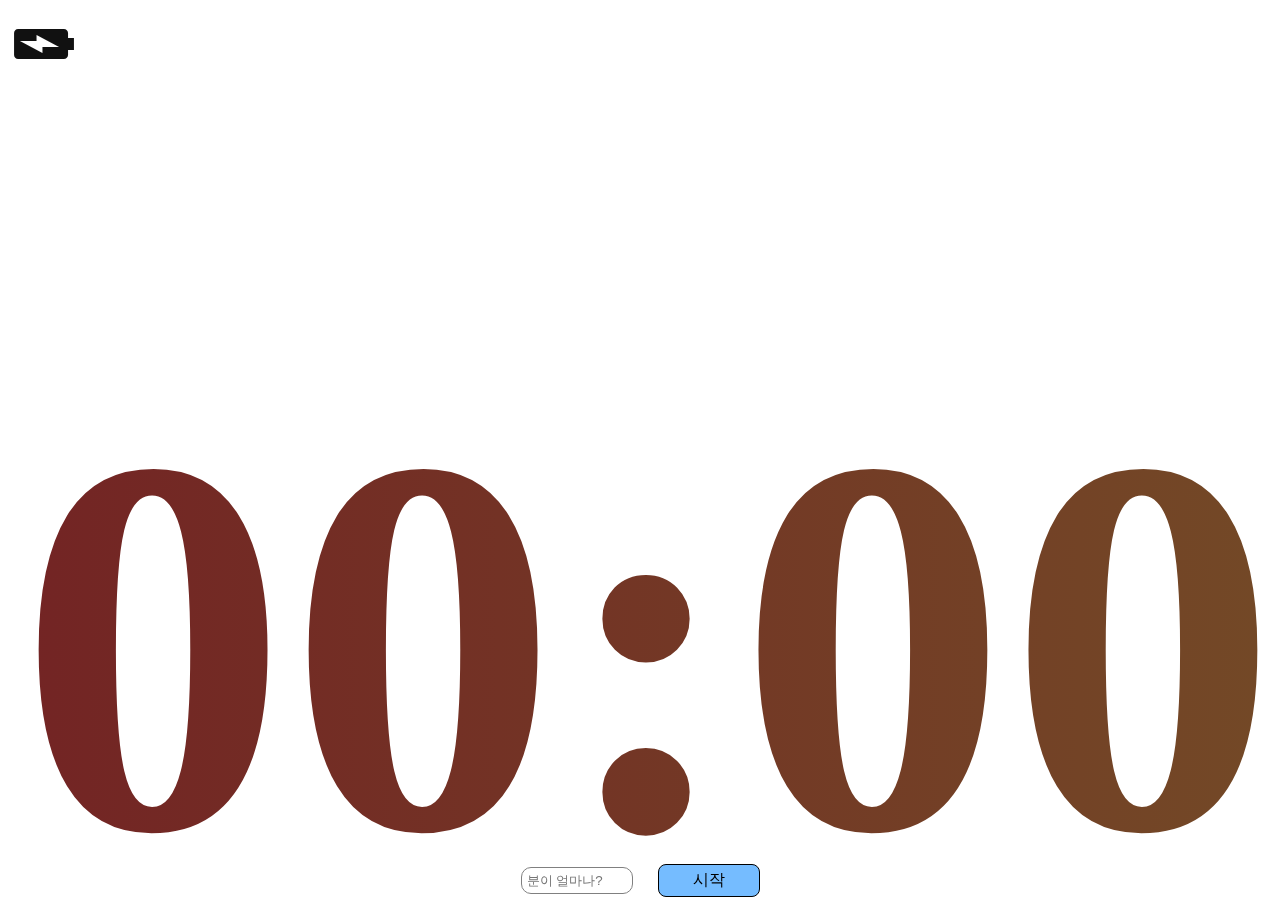
==== clock.html @ b45df533 "Create clock.html" ====
<!DOCTYPE html>
<html lang="en">
<head>
    <meta charset="UTF-8">
    <meta name="viewport" content="width=device-width, initial-scale=1.0">
    <link rel="stylesheet" href="https://fonts.googleapis.com/icon?family=Material+Icons">
    <style>
        @font-face {
    font-family: apple;
    src: url(Borel-Regular.ttf);
  }
#vidback{
    position: fixed;
    z-index: -1;
    top:0;
    left:0;
    width: 200vw;
    height: 150vh;
    margin-left:-50vw;
}
.container{
    position: fixed;
    width: 100vw;
    height: 100vh;
    display: flex;
    align-items: center;
    justify-content: center;
}
#timerDisplay{
    font-family: apple;
    font-size: 60vh;
    margin-top: 25vh;
    font-weight: bold;
    background: linear-gradient(90deg, rgb(115, 36, 36), rgb(115, 82, 39), rgb(143, 132, 49), rgb(44, 133, 44), rgb(37, 43, 118));
    -webkit-background-clip: text;
    background-clip: text;
    -webkit-text-fill-color: transparent;
    text-fill-color: transparent;
    background-size: 500% auto;
    animation: textShine 7s ease-in-out infinite alternate;
}
@keyframes textShine {
    0% {
      background-position: 0% 50%;
    }
    100% {
      background-position: 100% 50%;
    }
  }
.topper{
    position: fixed;
    bottom: 0;
    left: 0;
    width: 100vw;
    height: 40px;
    backdrop-filter: blur(5px);
    display: flex;
    align-items: center;
    justify-content: center;
}
#minutes{
    padding: 5px;
    border-radius: 10px;
    border: 1px solid gray;
    background: rgba(255, 255, 255, 0.3);
    width: 100px;
    margin-right: 25px;
}
a{
    padding: 5px;
    border: 1px solid black;
    width: 90px;
    border-radius: 8px;
    background: rgba(59, 160, 255, 0.7);
    text-align: center;
}@font-face {
    font-family: apple;
    src: url(Borel-Regular.ttf);
  }
#vidback{
    position: fixed;
    z-index: -1;
    top:0;
    left:0;
    width: 200vw;
    height: 150vh;
    margin-left:-50vw;
}
.container{
    position: fixed;
    width: 100vw;
    height: 100vh;
    display: flex;
    align-items: center;
    justify-content: center;
}
#timerDisplay{
    font-family: apple;
    font-size: 60vh;
    margin-top: 25vh;
    font-weight: bold;
    background: linear-gradient(90deg, rgb(115, 36, 36), rgb(115, 82, 39), rgb(143, 132, 49), rgb(44, 133, 44), rgb(37, 43, 118));
    -webkit-background-clip: text;
    background-clip: text;
    -webkit-text-fill-color: transparent;
    text-fill-color: transparent;
    background-size: 500% auto;
    animation: textShine 7s ease-in-out infinite alternate;
}
@keyframes textShine {
    0% {
      background-position: 0% 50%;
    }
    100% {
      background-position: 100% 50%;
    }
  }
.topper{
    position: fixed;
    bottom: 0;
    left: 0;
    width: 100vw;
    height: 40px;
    backdrop-filter: blur(5px);
    display: flex;
    align-items: center;
    justify-content: center;
}
#minutes{
    padding: 5px;
    border-radius: 10px;
    border: 1px solid gray;
    background: rgba(255, 255, 255, 0.3);
    width: 100px;
    margin-right: 25px;
}
a{
    padding: 5px;
    border: 1px solid black;
    width: 90px;
    border-radius: 8px;
    background: rgba(59, 160, 255, 0.7);
    text-align: center;
}
    </style>
    <script>
        let timer;
let countdown;

function startTimer() {
    const minutesInput = document.getElementById('minutes').value;
    const timerDisplay = document.getElementById('timerDisplay');
    
    if (!minutesInput || minutesInput <= 0) {
        alert("Please enter a valid number of minutes.");
        return;
    }

    clearInterval(timer);

    let timeLeft = minutesInput * 60;

    timer = setInterval(() => {
        const minutes = Math.floor(timeLeft / 60);
        const seconds = timeLeft % 60;

        timerDisplay.textContent = ${minutes.toString().padStart(2, '0')}:${seconds.toString().padStart(2, '0')};

        if (timeLeft <= 0) {
            clearInterval(timer);
            alert("Time's up!");
        } else {
            timeLeft--;
        }
    }, 1000);
}
function Operation(){
    autostart();
    startTimer();
}
function autostart(){
    document.getElementById("vidback").load();
    document.getElementById("vidback").play();
}
    </script>
    <title>Coding Timer</title>
    <style>

    </style>
</head>
<body>
    <video src="BG.mp4" id="vidback"></video>
    <i class="material-icons" style="font-size:8vh;transform:rotate(90deg);color:#111;">battery_charging_full</i>
    <div class="container">
        <div class="clock">
            <div class="timer" id="timerDisplay">00:00</div>
        </div>

        <div class="topper">
        <input type="number" id="minutes" placeholder="분이 얼마나?" min="1">
        <a onclick="Operation()">시작</a>
    </div>
</div>
    
</body>
</html>
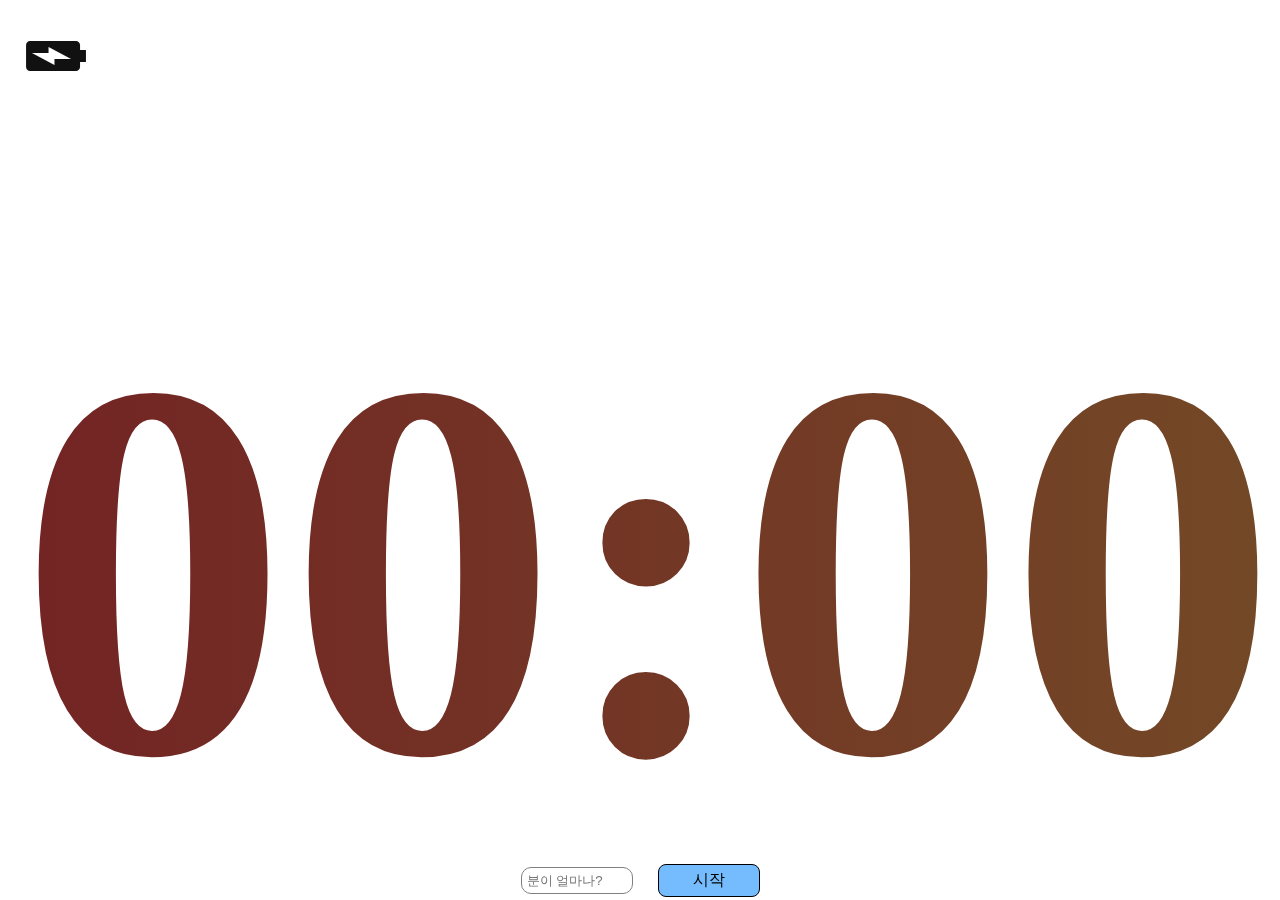
==== commit 814367de: "Update clock.html" ====
--- a/clock.html
+++ b/clock.html
@@ -6,6 +6,75 @@
     <link rel="stylesheet" href="https://fonts.googleapis.com/icon?family=Material+Icons">
     <style>
         @font-face {
+    font-family: apple;
+    src: url(Borel-Regular.ttf);
+  }
+#vidback{
+    position: fixed;
+    z-index: -1;
+    top:0;
+    left:0;
+    width: 200vw;
+    height: 150vh;
+    margin-left:-50vw;
+}
+.container{
+    position: fixed;
+    width: 100vw;
+    height: 100vh;
+    display: flex;
+    align-items: center;
+    justify-content: center;
+}
+#timerDisplay{
+    font-family: apple;
+    font-size: 60vh;
+    margin-top: 25vh;
+    position: relative;
+    font-weight: bold;
+    background: linear-gradient(90deg, rgb(115, 36, 36), rgb(115, 82, 39), rgb(143, 132, 49), rgb(44, 133, 44), rgb(37, 43, 118));
+    -webkit-background-clip: text;
+    background-clip: text;
+    -webkit-text-fill-color: transparent;
+    text-fill-color: transparent;
+    background-size: 500% auto;
+    animation: textShine 7s ease-in-out infinite alternate;
+}
+@keyframes textShine {
+    0% {
+      background-position: 0% 50%;
+    }
+    100% {
+      background-position: 100% 50%;
+    }
+  }
+.topper{
+    position: fixed;
+    bottom: 0;
+    left: 0;
+    width: 100vw;
+    height: 40px;
+    backdrop-filter: blur(5px);
+    display: flex;
+    align-items: center;
+    justify-content: center;
+}
+#minutes{
+    padding: 5px;
+    border-radius: 10px;
+    border: 1px solid gray;
+    background: rgba(255, 255, 255, 0.3);
+    width: 100px;
+    margin-right: 25px;
+}
+a{
+    padding: 5px;
+    border: 1px solid black;
+    width: 90px;
+    border-radius: 8px;
+    background: rgba(59, 160, 255, 0.7);
+    text-align: center;
+}@font-face {
     font-family: apple;
     src: url(Borel-Regular.ttf);
   }
@@ -73,74 +142,6 @@
     border-radius: 8px;
     background: rgba(59, 160, 255, 0.7);
     text-align: center;
-}@font-face {
-    font-family: apple;
-    src: url(Borel-Regular.ttf);
-  }
-#vidback{
-    position: fixed;
-    z-index: -1;
-    top:0;
-    left:0;
-    width: 200vw;
-    height: 150vh;
-    margin-left:-50vw;
-}
-.container{
-    position: fixed;
-    width: 100vw;
-    height: 100vh;
-    display: flex;
-    align-items: center;
-    justify-content: center;
-}
-#timerDisplay{
-    font-family: apple;
-    font-size: 60vh;
-    margin-top: 25vh;
-    font-weight: bold;
-    background: linear-gradient(90deg, rgb(115, 36, 36), rgb(115, 82, 39), rgb(143, 132, 49), rgb(44, 133, 44), rgb(37, 43, 118));
-    -webkit-background-clip: text;
-    background-clip: text;
-    -webkit-text-fill-color: transparent;
-    text-fill-color: transparent;
-    background-size: 500% auto;
-    animation: textShine 7s ease-in-out infinite alternate;
-}
-@keyframes textShine {
-    0% {
-      background-position: 0% 50%;
-    }
-    100% {
-      background-position: 100% 50%;
-    }
-  }
-.topper{
-    position: fixed;
-    bottom: 0;
-    left: 0;
-    width: 100vw;
-    height: 40px;
-    backdrop-filter: blur(5px);
-    display: flex;
-    align-items: center;
-    justify-content: center;
-}
-#minutes{
-    padding: 5px;
-    border-radius: 10px;
-    border: 1px solid gray;
-    background: rgba(255, 255, 255, 0.3);
-    width: 100px;
-    margin-right: 25px;
-}
-a{
-    padding: 5px;
-    border: 1px solid black;
-    width: 90px;
-    border-radius: 8px;
-    background: rgba(59, 160, 255, 0.7);
-    text-align: center;
 }
     </style>
     <script>
@@ -190,7 +191,7 @@
 </head>
 <body>
     <video src="BG.mp4" id="vidback"></video>
-    <i class="material-icons" style="font-size:8vh;transform:rotate(90deg);color:#111;">battery_charging_full</i>
+    <i class="material-icons" style="font-size:8vh;transform:rotate(90deg); margin:20px; position:fixed; top:0; Left:0; color:#111;">battery_charging_full</i>
     <div class="container">
         <div class="clock">
             <div class="timer" id="timerDisplay">00:00</div>
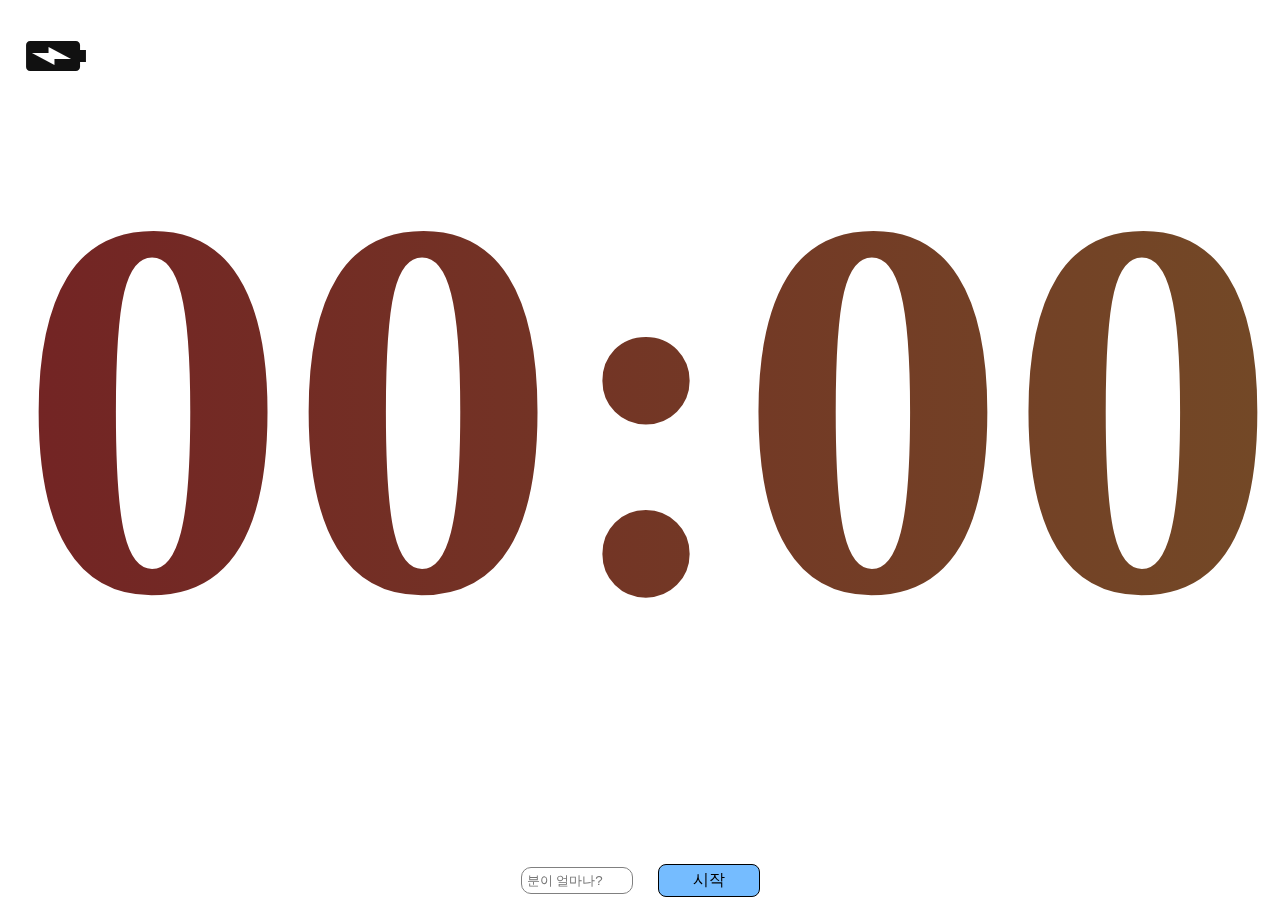
==== commit e9404dfe: "Update clock.html" ====
--- a/clock.html
+++ b/clock.html
@@ -23,13 +23,14 @@
     width: 100vw;
     height: 100vh;
     display: flex;
+    z-index:-1;
     align-items: center;
     justify-content: center;
 }
 #timerDisplay{
     font-family: apple;
     font-size: 60vh;
-    margin-top: 25vh;
+    margin-top: -100px;
     position: relative;
     font-weight: bold;
     background: linear-gradient(90deg, rgb(115, 36, 36), rgb(115, 82, 39), rgb(143, 132, 49), rgb(44, 133, 44), rgb(37, 43, 118));
@@ -98,7 +99,6 @@
 #timerDisplay{
     font-family: apple;
     font-size: 60vh;
-    margin-top: 25vh;
     font-weight: bold;
     background: linear-gradient(90deg, rgb(115, 36, 36), rgb(115, 82, 39), rgb(143, 132, 49), rgb(44, 133, 44), rgb(37, 43, 118));
     -webkit-background-clip: text;
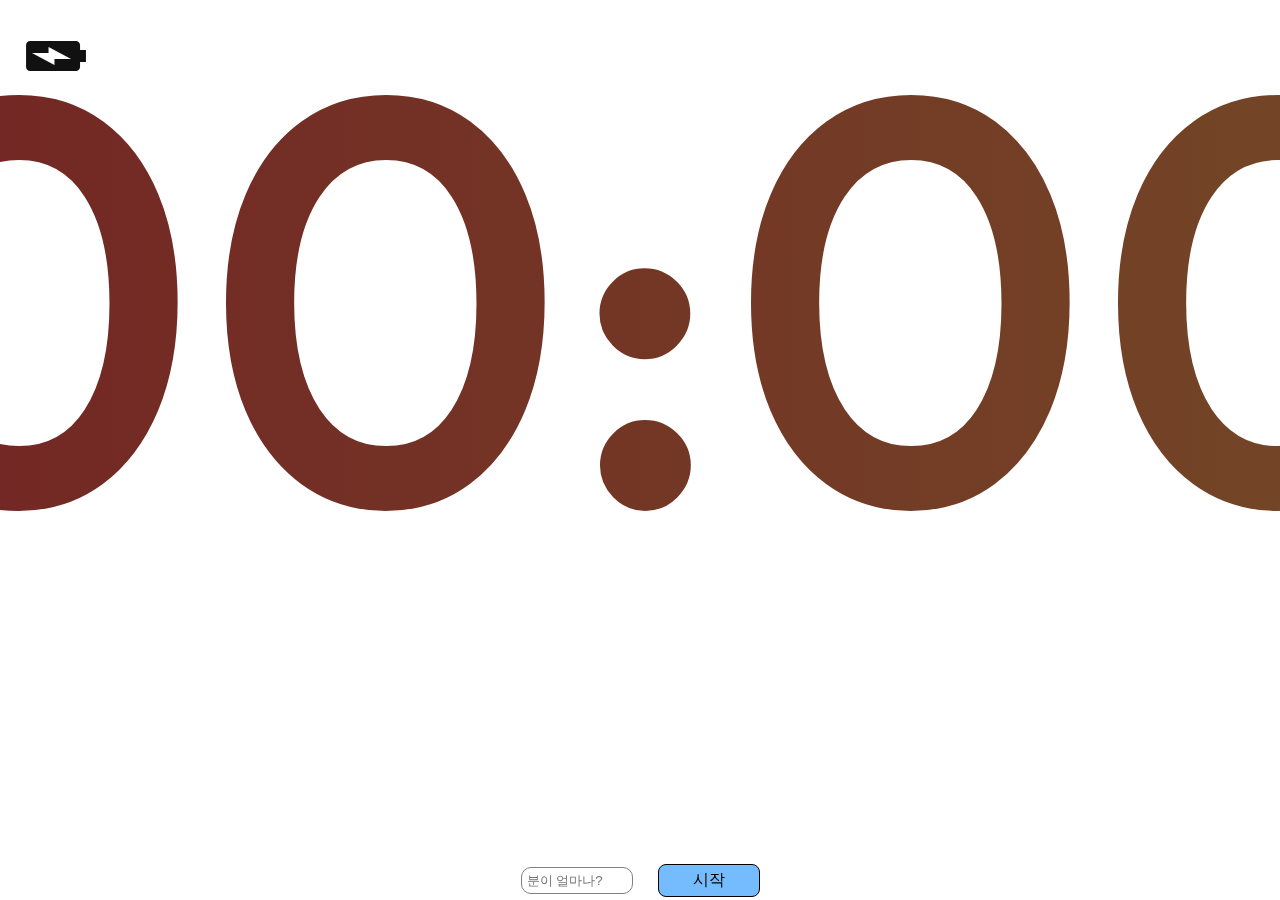
==== commit f884c48d: "Update clock.html" ====
--- a/clock.html
+++ b/clock.html
@@ -30,7 +30,7 @@
 #timerDisplay{
     font-family: apple;
     font-size: 60vh;
-    margin-top: -100px;
+    margin-top: 10vh;
     position: relative;
     font-weight: bold;
     background: linear-gradient(90deg, rgb(115, 36, 36), rgb(115, 82, 39), rgb(143, 132, 49), rgb(44, 133, 44), rgb(37, 43, 118));
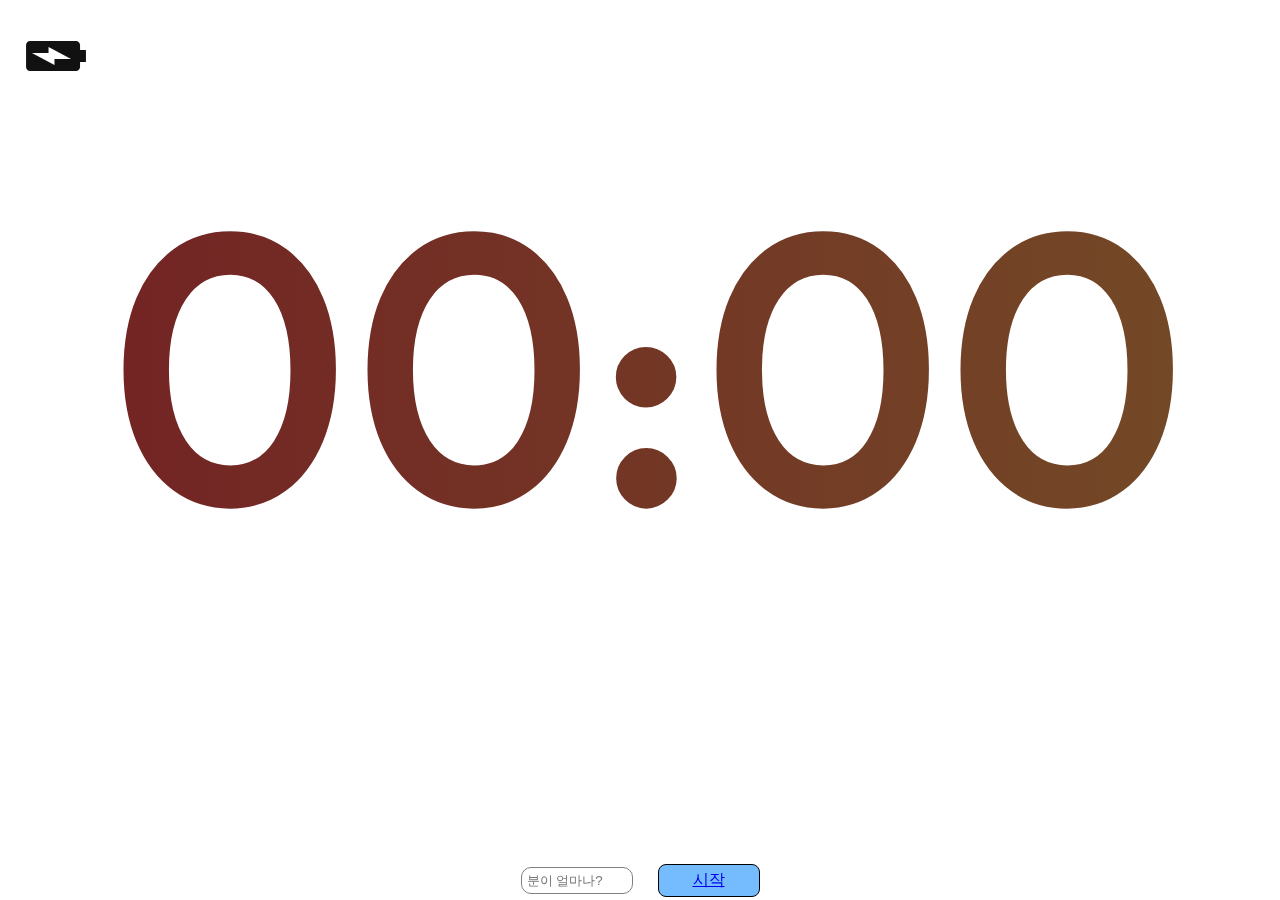
==== commit 1b50474c: "Update clock.html" ====
--- a/clock.html
+++ b/clock.html
@@ -29,7 +29,7 @@
 }
 #timerDisplay{
     font-family: apple;
-    font-size: 60vh;
+    font-size: 40vh;
     margin-top: 10vh;
     position: relative;
     font-weight: bold;
@@ -98,7 +98,7 @@
 }
 #timerDisplay{
     font-family: apple;
-    font-size: 60vh;
+    font-size: 40vh;
     font-weight: bold;
     background: linear-gradient(90deg, rgb(115, 36, 36), rgb(115, 82, 39), rgb(143, 132, 49), rgb(44, 133, 44), rgb(37, 43, 118));
     -webkit-background-clip: text;
@@ -199,7 +199,7 @@
 
         <div class="topper">
         <input type="number" id="minutes" placeholder="분이 얼마나?" min="1">
-        <a onclick="Operation()">시작</a>
+        <a href="#" onclick="Operation()">시작</a>
     </div>
 </div>
     
